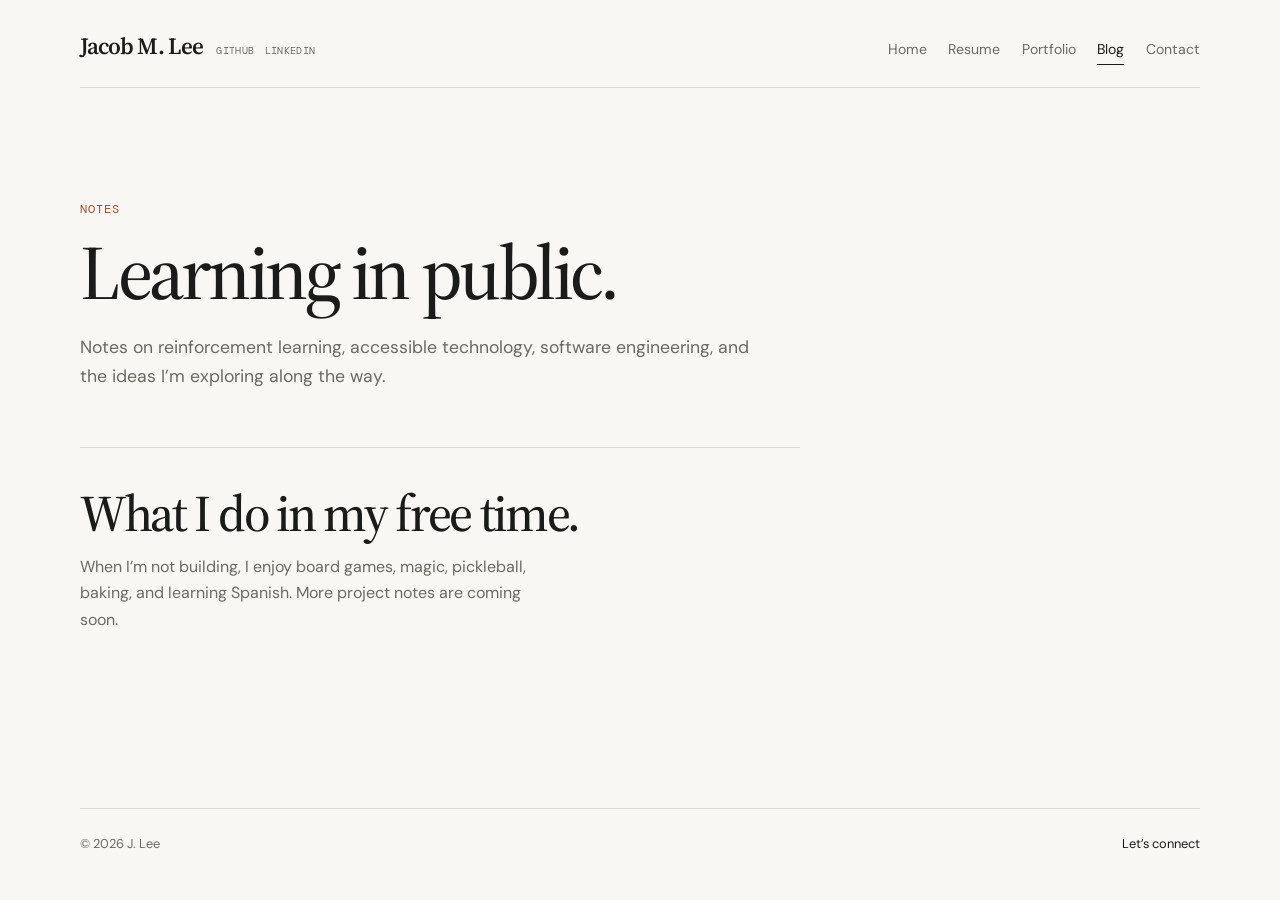
==== blog.html @ f76ea93c "Refine personal site content and navigation" ====
<!DOCTYPE html>
<html lang="en">
  <head>
    <meta charset="UTF-8">
    <meta name="viewport" content="width=device-width, initial-scale=1.0">
    <title>Notes | Jacob M. Lee</title>
    <link rel="stylesheet" href="styles.css">
  </head>
  <body>
    <nav class="navbar" aria-label="Main navigation">
      <div class="brand"><a class="wordmark" href="index.html">Jacob M. Lee</a><div class="header-social" aria-label="Social links"><a href="https://github.com/JMLee1231" target="_blank" rel="noopener noreferrer">GitHub</a><a href="https://www.linkedin.com/in/jacob-lee-8314b5282/" target="_blank" rel="noopener noreferrer">LinkedIn</a></div></div>
      <ul><li><a href="index.html">Home</a></li><li><a href="resume.html">Resume</a></li><li><a href="portfolio.html">Portfolio</a></li><li><a class="current" href="blog.html">Blog</a></li><li><a href="contact.html">Contact</a></li></ul>
    </nav>
    <main><header class="page-header"><p class="eyebrow">Notes</p><h1 class="page-title">Learning in public.</h1><p>Notes on reinforcement learning, accessible technology, software engineering, and the ideas I’m exploring along the way.</p></header><div class="empty-state"><h2>What I do in my free time.</h2><p>When I’m not building, I enjoy board games, magic, pickleball, baking, and learning Spanish. More project notes are coming soon.</p></div></main>
    <footer class="footer"><span>© 2026 J. Lee</span><a href="contact.html">Let’s connect</a></footer>
  </body>
</html>
---- styles.css ----
@import url("https://fonts.googleapis.com/css2?family=DM+Mono:wght@400;500&family=DM+Sans:opsz,wght@9..40,400;9..40,500;9..40,600&family=Source+Serif+4:opsz,wght@8..60,500;8..60,600&display=swap");

:root {
  --ink: #1b1b1a;
  --muted: #6b6963;
  --paper: #f8f7f3;
  --surface: #fffefa;
  --rule: #dcd9d0;
  --accent: #a64b2a;
  --accent-dark: #783318;
  --serif: "Source Serif 4", Georgia, serif;
  --sans: "DM Sans", Arial, sans-serif;
  --mono: "DM Mono", monospace;
}

* { box-sizing: border-box; }

html { scroll-behavior: smooth; }

body {
  margin: 0;
  color: var(--ink);
  background: var(--paper);
  font-family: var(--sans);
  font-size: 16px;
  line-height: 1.65;
}

a { color: inherit; }
a:focus-visible { outline: 2px solid var(--accent); outline-offset: 4px; }

.navbar {
  display: flex;
  align-items: baseline;
  justify-content: space-between;
  width: min(1120px, calc(100% - 3rem));
  margin: 0 auto;
  padding: 1.7rem 0 1.35rem;
  border-bottom: 1px solid var(--rule);
}

.wordmark {
  font-family: var(--serif);
  font-size: 1.45rem;
  font-weight: 600;
  letter-spacing: -0.04em;
  text-decoration: none;
}

.brand { display: flex; align-items: baseline; gap: 0.85rem; }
.header-social { display: flex; gap: 0.65rem; }
.header-social a { color: var(--muted); font-family: var(--mono); font-size: 0.65rem; letter-spacing: 0.03em; text-decoration: none; text-transform: uppercase; }
.header-social a:hover { color: var(--accent); }

.navbar ul {
  display: flex;
  flex-wrap: wrap;
  gap: 1.35rem;
  margin: 0;
  padding: 0;
  list-style: none;
}

.navbar li a {
  color: var(--muted);
  font-size: 0.88rem;
  text-decoration: none;
}

.navbar li a:hover, .navbar li a.current { color: var(--ink); }
.navbar li a.current { padding-bottom: 0.35rem; border-bottom: 1px solid var(--ink); }

main { width: min(1120px, calc(100% - 3rem)); min-height: calc(100vh - 180px); margin: 0 auto; }

.hero { display: grid; grid-template-columns: minmax(0, 1fr) minmax(220px, 0.52fr); gap: clamp(2.5rem, 7vw, 6rem); align-items: start; padding: clamp(3.25rem, 7vw, 5.5rem) 0 clamp(4rem, 8vw, 6rem); }
.hero-content { max-width: 760px; }
.eyebrow { margin: 0 0 1rem; color: var(--accent); font-family: var(--mono); font-size: 0.72rem; letter-spacing: 0.08em; text-transform: uppercase; }

.hero h1, .page-title, .empty-state h2 {
  margin: 0;
  font-family: var(--serif);
  font-weight: 500;
  letter-spacing: -0.045em;
  line-height: 0.98;
}

.hero h1 { max-width: 760px; font-size: clamp(2.5rem, 3.5vw, 3.25rem); }
.hero-copy { max-width: 620px; margin: 2rem 0 0; color: var(--muted); font-size: clamp(1.05rem, 2vw, 1.25rem); }

.hero-links { display: flex; align-items: center; gap: 1.5rem; margin-top: 2.25rem; }
.button { display: inline-block; padding: 0.7rem 1rem; color: #fff; background: var(--ink); font-size: 0.9rem; font-weight: 500; text-decoration: none; transition: background 160ms ease; }
.button:hover { background: var(--accent-dark); }
.text-link { color: var(--accent-dark); font-size: 0.9rem; font-weight: 600; text-underline-offset: 0.25em; }
.text-link:hover { color: var(--accent); }
.portrait { align-self: start; aspect-ratio: 0.76; margin: 0; overflow: hidden; background: #ddd8cf; border: 7px solid var(--surface); border-radius: 48% 48% 1.25rem 1.25rem; box-shadow: 0 0 0 1px var(--rule); }
.portrait img { width: 100%; height: 100%; object-fit: cover; }

.intro-grid { display: grid; grid-template-columns: repeat(3, 1fr); gap: 2.5rem; padding: 2rem 0 6rem; border-top: 1px solid var(--rule); }
.intro-grid h2 { margin: 0 0 0.6rem; font-family: var(--serif); font-size: 1.8rem; font-weight: 500; letter-spacing: -0.03em; }
.intro-grid div > p:not(.eyebrow) { max-width: 285px; margin: 0 0 1rem; color: var(--muted); font-size: 0.95rem; }

.page-header { max-width: 680px; padding: clamp(4.5rem, 10vw, 7rem) 0 3.5rem; }
.page-title { font-size: clamp(3rem, 6vw, 5rem); }
.page-header > p:last-child { margin: 1.4rem 0 0; color: var(--muted); font-size: 1.1rem; }

.project { display: grid; grid-template-columns: 1.05fr 0.95fr; gap: clamp(2rem, 6vw, 5rem); align-items: center; padding: 3rem 0; border-top: 1px solid var(--rule); }
.project-list { padding-bottom: 5rem; }
.project-preview { display: flex; flex-direction: column; justify-content: space-between; aspect-ratio: 1.35; padding: 1.5rem; color: #fff; background: #263a34; text-decoration: none; }
.map-preview { background: #263a34; }
.access-preview { background: #7a5537; }
.research-preview { background: #304b6d; }
.project-preview span { font-family: var(--serif); font-size: clamp(3rem, 8vw, 6rem); line-height: 1; }
.project-preview small { font-family: var(--mono); font-size: 0.68rem; letter-spacing: 0.08em; text-transform: uppercase; }
.project-meta { margin: 0 0 0.7rem; color: var(--accent); font-family: var(--mono); font-size: 0.72rem; letter-spacing: 0.06em; text-transform: uppercase; }
.project-name { margin: 0; font-family: var(--serif); font-size: clamp(2rem, 4vw, 3rem); font-weight: 500; letter-spacing: -0.04em; line-height: 1.1; }
.project-description { margin: 1rem 0 1.25rem; color: var(--muted); }

.resume, #contact-form { max-width: 780px; padding-bottom: 6rem; }
.resume-downloads { display: flex; flex-wrap: wrap; gap: 1.5rem; margin: -1.5rem 0 3rem; }
.download-link { display: inline-block; padding-bottom: 0.2rem; color: var(--accent-dark); font-size: 0.9rem; font-weight: 600; text-decoration: none; border-bottom: 1px solid currentColor; }
.download-link span { margin-left: 0.35rem; color: var(--muted); font-family: var(--mono); font-size: 0.65rem; letter-spacing: 0.08em; }
.section { padding: 2rem 0; border-top: 1px solid var(--rule); }
.section-title { margin: 0 0 1rem; font-family: var(--serif); font-size: 1.65rem; font-weight: 500; letter-spacing: -0.025em; }
.entry + .entry { margin-top: 1.5rem; }
.entry-title { margin: 0; font-size: 1rem; font-weight: 600; }
.entry-info, .entry-description { margin: 0.2rem 0; color: var(--muted); }
.entry-description { max-width: 600px; }
.course-list, .skill-list { display: flex; flex-wrap: wrap; gap: 0.65rem; margin: 0; padding: 0; list-style: none; }
.course-list li, .skill-list li { padding: 0.35rem 0.6rem; border: 1px solid var(--rule); font-size: 0.85rem; }

#contact-form { display: grid; gap: 1.5rem; max-width: 620px; }
.form-confirmation { max-width: 620px; margin: 0 0 1.5rem; padding: 0.9rem 1rem; color: #245b3b; background: #e7f0e8; border-left: 3px solid #3e7b54; font-size: 0.92rem; }
.honeypot { display: none; }
.form-row { display: grid; gap: 0.45rem; }
label { font-size: 0.88rem; font-weight: 600; }
input, textarea { width: 100%; padding: 0.75rem 0; color: var(--ink); background: transparent; font: inherit; border: 0; border-bottom: 1px solid var(--rule); border-radius: 0; }
textarea { min-height: 8rem; resize: vertical; }
input:focus, textarea:focus { outline: 0; border-color: var(--accent); }
input[type="submit"] { width: fit-content; margin-top: 0.35rem; padding: 0.75rem 1rem; color: #fff; background: var(--ink); border: 0; cursor: pointer; font-size: 0.9rem; font-weight: 500; }
input[type="submit"]:hover { background: var(--accent-dark); }

.empty-state { max-width: 720px; padding: 2.5rem 0 6rem; border-top: 1px solid var(--rule); }
.empty-state h2 { font-size: clamp(2rem, 4vw, 3.2rem); }
.empty-state > p:last-child { max-width: 480px; color: var(--muted); }

.footer { display: flex; justify-content: space-between; width: min(1120px, calc(100% - 3rem)); margin: 0 auto; padding: 1.5rem 0 2.25rem; color: var(--muted); border-top: 1px solid var(--rule); font-size: 0.8rem; }
.footer a { color: var(--ink); text-decoration: none; }
.footer a:hover { color: var(--accent); }

@media (max-width: 700px) {
  .navbar { align-items: flex-start; flex-direction: column; gap: 1rem; }
  .brand { flex-wrap: wrap; }
  .navbar ul { gap: 0.75rem 1rem; }
  .hero, .intro-grid, .project { grid-template-columns: 1fr; gap: 2rem; }
  .portrait { width: min(360px, 100%); }
  .intro-grid { gap: 2.25rem; }
  .hero-links { align-items: flex-start; flex-direction: column; gap: 1rem; }
}

@media (max-width: 420px) {
  main, .navbar, .footer { width: min(100% - 2rem, 1120px); }
  .navbar ul { font-size: 0.84rem; }
}
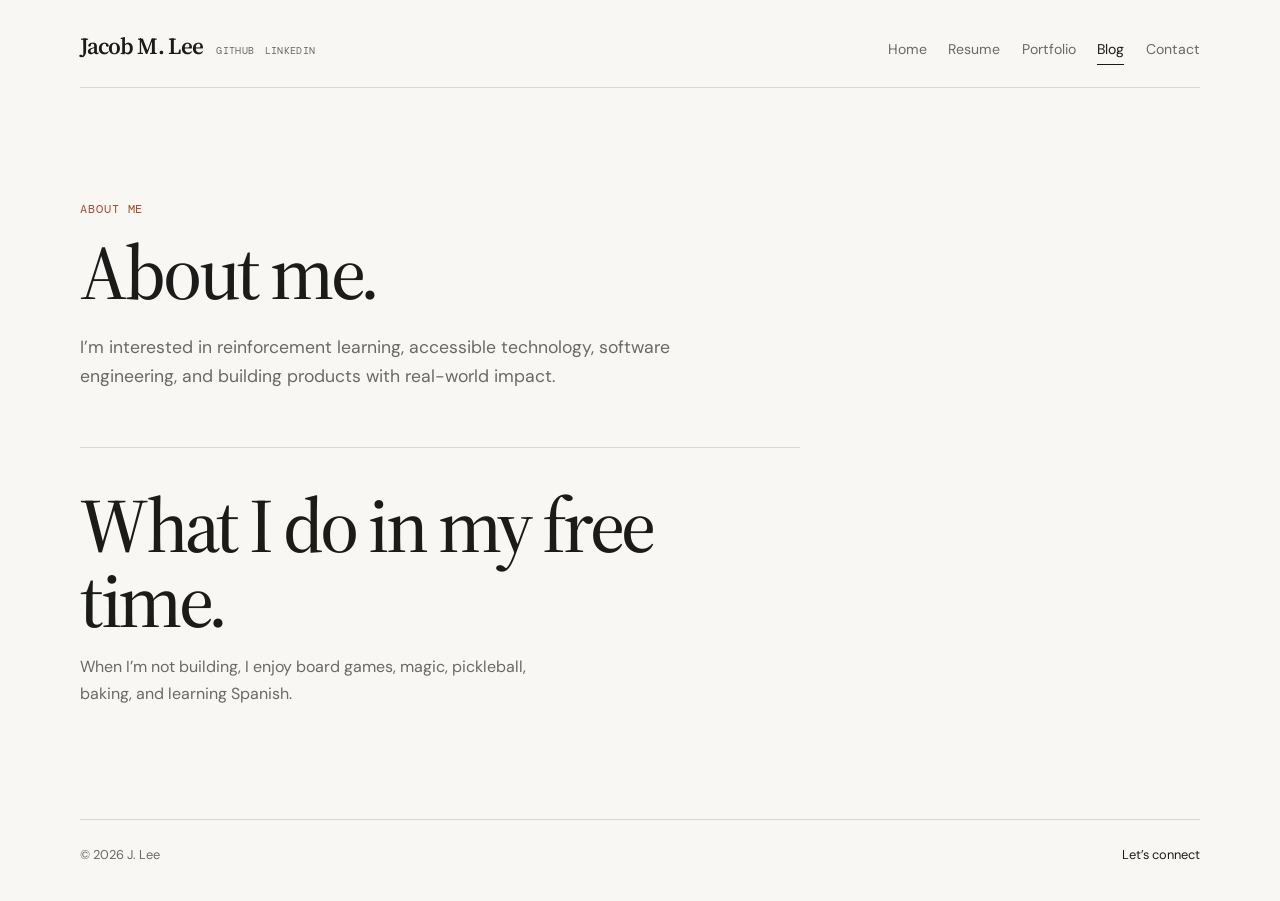
==== commit dbb4dea7: "Expand portfolio and about page" ====
--- a/blog.html
+++ b/blog.html
@@ -3,7 +3,7 @@
   <head>
     <meta charset="UTF-8">
     <meta name="viewport" content="width=device-width, initial-scale=1.0">
-    <title>Notes | Jacob M. Lee</title>
+    <title>About Me | Jacob M. Lee</title>
     <link rel="stylesheet" href="styles.css">
   </head>
   <body>
@@ -11,7 +11,7 @@
       <div class="brand"><a class="wordmark" href="index.html">Jacob M. Lee</a><div class="header-social" aria-label="Social links"><a href="https://github.com/JMLee1231" target="_blank" rel="noopener noreferrer">GitHub</a><a href="https://www.linkedin.com/in/jacob-lee-8314b5282/" target="_blank" rel="noopener noreferrer">LinkedIn</a></div></div>
       <ul><li><a href="index.html">Home</a></li><li><a href="resume.html">Resume</a></li><li><a href="portfolio.html">Portfolio</a></li><li><a class="current" href="blog.html">Blog</a></li><li><a href="contact.html">Contact</a></li></ul>
     </nav>
-    <main><header class="page-header"><p class="eyebrow">Notes</p><h1 class="page-title">Learning in public.</h1><p>Notes on reinforcement learning, accessible technology, software engineering, and the ideas I’m exploring along the way.</p></header><div class="empty-state"><h2>What I do in my free time.</h2><p>When I’m not building, I enjoy board games, magic, pickleball, baking, and learning Spanish. More project notes are coming soon.</p></div></main>
+    <main><header class="page-header"><p class="eyebrow">About me</p><h1 class="page-title">About me.</h1><p>I’m interested in reinforcement learning, accessible technology, software engineering, and building products with real-world impact.</p></header><div class="empty-state"><h2>What I do in my free time.</h2><p>When I’m not building, I enjoy board games, magic, pickleball, baking, and learning Spanish.</p></div></main>
     <footer class="footer"><span>© 2026 J. Lee</span><a href="contact.html">Let’s connect</a></footer>
   </body>
 </html>
--- a/styles.css
+++ b/styles.css
@@ -30,12 +30,17 @@
 a:focus-visible { outline: 2px solid var(--accent); outline-offset: 4px; }
 
 .navbar {
+  position: sticky;
+  top: 0;
+  z-index: 10;
   display: flex;
   align-items: baseline;
   justify-content: space-between;
   width: min(1120px, calc(100% - 3rem));
   margin: 0 auto;
   padding: 1.7rem 0 1.35rem;
+  background: rgba(248, 247, 243, 0.96);
+  backdrop-filter: blur(10px);
   border-bottom: 1px solid var(--rule);
 }
 
@@ -114,6 +119,8 @@
 .project-meta { margin: 0 0 0.7rem; color: var(--accent); font-family: var(--mono); font-size: 0.72rem; letter-spacing: 0.06em; text-transform: uppercase; }
 .project-name { margin: 0; font-family: var(--serif); font-size: clamp(2rem, 4vw, 3rem); font-weight: 500; letter-spacing: -0.04em; line-height: 1.1; }
 .project-description { margin: 1rem 0 1.25rem; color: var(--muted); }
+.project-stack { margin: 0; color: var(--muted); font-size: 0.88rem; }
+.project-stack span { margin-right: 0.5rem; color: var(--ink); font-family: var(--mono); font-size: 0.68rem; letter-spacing: 0.06em; text-transform: uppercase; }
 
 .resume, #contact-form { max-width: 780px; padding-bottom: 6rem; }
 .resume-downloads { display: flex; flex-wrap: wrap; gap: 1.5rem; margin: -1.5rem 0 3rem; }
@@ -140,7 +147,7 @@
 input[type="submit"]:hover { background: var(--accent-dark); }
 
 .empty-state { max-width: 720px; padding: 2.5rem 0 6rem; border-top: 1px solid var(--rule); }
-.empty-state h2 { font-size: clamp(2rem, 4vw, 3.2rem); }
+.empty-state h2 { font-size: clamp(3rem, 6vw, 5rem); }
 .empty-state > p:last-child { max-width: 480px; color: var(--muted); }
 
 .footer { display: flex; justify-content: space-between; width: min(1120px, calc(100% - 3rem)); margin: 0 auto; padding: 1.5rem 0 2.25rem; color: var(--muted); border-top: 1px solid var(--rule); font-size: 0.8rem; }
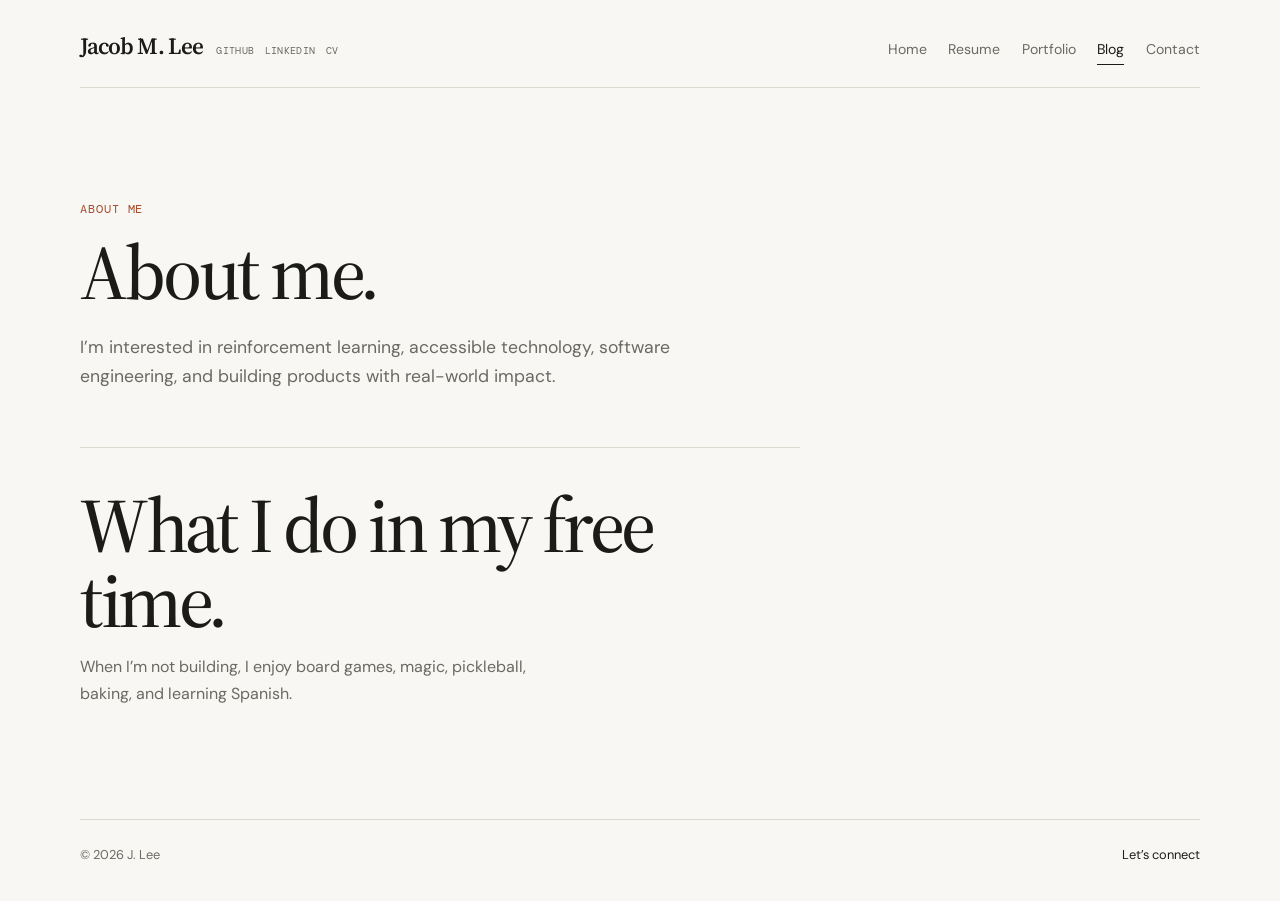
==== commit 40f101cc: "Add CV link and verified coursework" ====
--- a/blog.html
+++ b/blog.html
@@ -8,7 +8,7 @@
   </head>
   <body>
     <nav class="navbar" aria-label="Main navigation">
-      <div class="brand"><a class="wordmark" href="index.html">Jacob M. Lee</a><div class="header-social" aria-label="Social links"><a href="https://github.com/JMLee1231" target="_blank" rel="noopener noreferrer">GitHub</a><a href="https://www.linkedin.com/in/jacob-lee-8314b5282/" target="_blank" rel="noopener noreferrer">LinkedIn</a></div></div>
+      <div class="brand"><a class="wordmark" href="index.html">Jacob M. Lee</a><div class="header-social" aria-label="Social links"><a href="https://github.com/JMLee1231" target="_blank" rel="noopener noreferrer">GitHub</a><a href="https://www.linkedin.com/in/jacob-lee-8314b5282/" target="_blank" rel="noopener noreferrer">LinkedIn</a><a href="jacob-lee-ai-software-engineering-resume.pdf" target="_blank" rel="noopener noreferrer">CV</a></div></div>
       <ul><li><a href="index.html">Home</a></li><li><a href="resume.html">Resume</a></li><li><a href="portfolio.html">Portfolio</a></li><li><a class="current" href="blog.html">Blog</a></li><li><a href="contact.html">Contact</a></li></ul>
     </nav>
     <main><header class="page-header"><p class="eyebrow">About me</p><h1 class="page-title">About me.</h1><p>I’m interested in reinforcement learning, accessible technology, software engineering, and building products with real-world impact.</p></header><div class="empty-state"><h2>What I do in my free time.</h2><p>When I’m not building, I enjoy board games, magic, pickleball, baking, and learning Spanish.</p></div></main>
--- a/styles.css
+++ b/styles.css
@@ -134,6 +134,7 @@
 .entry-description { max-width: 600px; }
 .course-list, .skill-list { display: flex; flex-wrap: wrap; gap: 0.65rem; margin: 0; padding: 0; list-style: none; }
 .course-list li, .skill-list li { padding: 0.35rem 0.6rem; border: 1px solid var(--rule); font-size: 0.85rem; }
+.course-list em { color: var(--muted); font-size: 0.8em; }
 
 #contact-form { display: grid; gap: 1.5rem; max-width: 620px; }
 .form-confirmation { max-width: 620px; margin: 0 0 1.5rem; padding: 0.9rem 1rem; color: #245b3b; background: #e7f0e8; border-left: 3px solid #3e7b54; font-size: 0.92rem; }
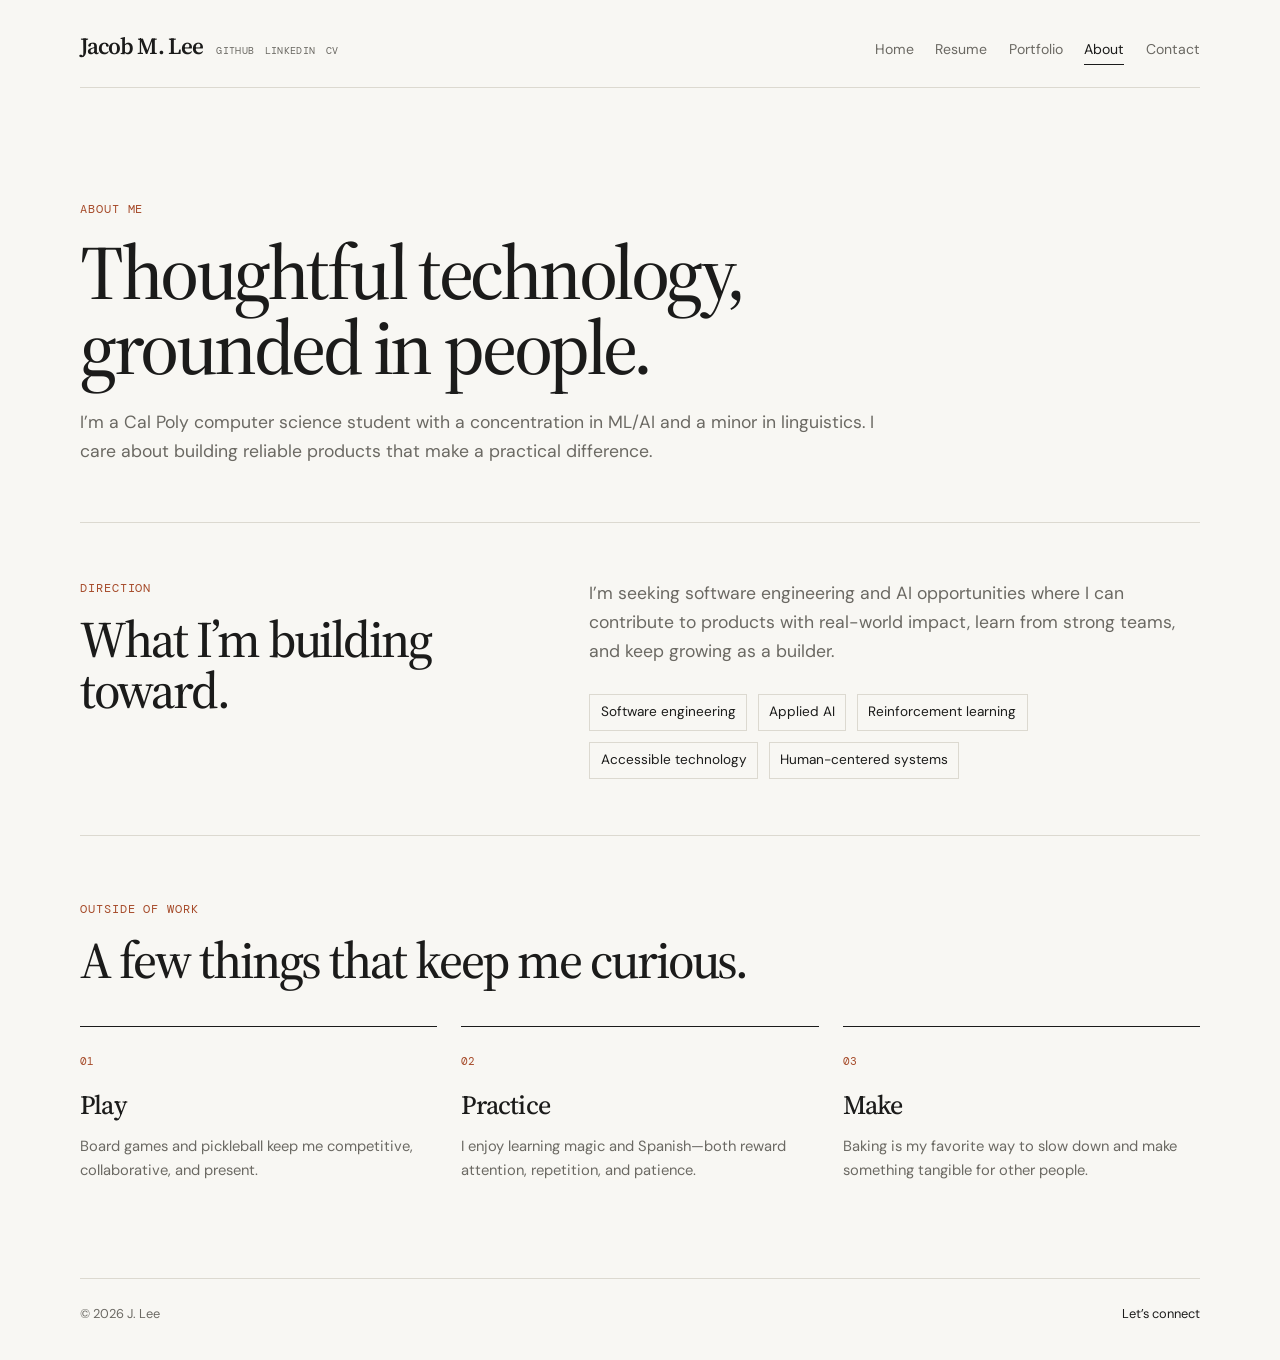
==== commit ad580171: "Redesign about page" ====
--- a/blog.html
+++ b/blog.html
@@ -9,9 +9,19 @@
   <body>
     <nav class="navbar" aria-label="Main navigation">
       <div class="brand"><a class="wordmark" href="index.html">Jacob M. Lee</a><div class="header-social" aria-label="Social links"><a href="https://github.com/JMLee1231" target="_blank" rel="noopener noreferrer">GitHub</a><a href="https://www.linkedin.com/in/jacob-lee-8314b5282/" target="_blank" rel="noopener noreferrer">LinkedIn</a><a href="jacob-lee-ai-software-engineering-resume.pdf" target="_blank" rel="noopener noreferrer">CV</a></div></div>
-      <ul><li><a href="index.html">Home</a></li><li><a href="resume.html">Resume</a></li><li><a href="portfolio.html">Portfolio</a></li><li><a class="current" href="blog.html">Blog</a></li><li><a href="contact.html">Contact</a></li></ul>
+      <ul><li><a href="index.html">Home</a></li><li><a href="resume.html">Resume</a></li><li><a href="portfolio.html">Portfolio</a></li><li><a class="current" href="blog.html">About</a></li><li><a href="contact.html">Contact</a></li></ul>
     </nav>
-    <main><header class="page-header"><p class="eyebrow">About me</p><h1 class="page-title">About me.</h1><p>I’m interested in reinforcement learning, accessible technology, software engineering, and building products with real-world impact.</p></header><div class="empty-state"><h2>What I do in my free time.</h2><p>When I’m not building, I enjoy board games, magic, pickleball, baking, and learning Spanish.</p></div></main>
+    <main>
+      <header class="page-header about-header"><p class="eyebrow">About me</p><h1 class="page-title">Thoughtful technology, grounded in people.</h1><p>I’m a Cal Poly computer science student with a concentration in ML/AI and a minor in linguistics. I care about building reliable products that make a practical difference.</p></header>
+      <section class="about-focus" aria-labelledby="focus-title">
+        <div class="about-section-heading"><p class="eyebrow">Direction</p><h2 id="focus-title">What I’m building toward.</h2></div>
+        <div class="about-section-copy"><p>I’m seeking software engineering and AI opportunities where I can contribute to products with real-world impact, learn from strong teams, and keep growing as a builder.</p><div class="interest-list" aria-label="Field interests"><span>Software engineering</span><span>Applied AI</span><span>Reinforcement learning</span><span>Accessible technology</span><span>Human-centered systems</span></div></div>
+      </section>
+      <section class="about-interests" aria-labelledby="interests-title">
+        <div><p class="eyebrow">Outside of work</p><h2 id="interests-title">A few things that keep me curious.</h2></div>
+        <div class="interest-cards"><article><span>01</span><h3>Play</h3><p>Board games and pickleball keep me competitive, collaborative, and present.</p></article><article><span>02</span><h3>Practice</h3><p>I enjoy learning magic and Spanish—both reward attention, repetition, and patience.</p></article><article><span>03</span><h3>Make</h3><p>Baking is my favorite way to slow down and make something tangible for other people.</p></article></div>
+      </section>
+    </main>
     <footer class="footer"><span>© 2026 J. Lee</span><a href="contact.html">Let’s connect</a></footer>
   </body>
 </html>
--- a/styles.css
+++ b/styles.css
@@ -151,6 +151,19 @@
 .empty-state h2 { font-size: clamp(3rem, 6vw, 5rem); }
 .empty-state > p:last-child { max-width: 480px; color: var(--muted); }
 
+.about-header { max-width: 820px; }
+.about-focus { display: grid; grid-template-columns: 0.8fr 1.2fr; gap: clamp(2rem, 8vw, 8rem); padding: 3.5rem 0; border-top: 1px solid var(--rule); }
+.about-section-heading h2, .about-interests h2 { margin: 0; font-family: var(--serif); font-size: clamp(2.1rem, 4vw, 3.5rem); font-weight: 500; letter-spacing: -0.04em; line-height: 1; }
+.about-section-copy > p { max-width: 600px; margin: 0; color: var(--muted); font-size: 1.1rem; }
+.interest-list { display: flex; flex-wrap: wrap; gap: 0.65rem; margin-top: 1.75rem; }
+.interest-list span { padding: 0.4rem 0.65rem; border: 1px solid var(--rule); font-size: 0.85rem; }
+.about-interests { padding: 4rem 0 6rem; border-top: 1px solid var(--rule); }
+.interest-cards { display: grid; grid-template-columns: repeat(3, 1fr); gap: 1.5rem; margin-top: 2.5rem; }
+.interest-cards article { padding-top: 1.25rem; border-top: 1px solid var(--ink); }
+.interest-cards span { color: var(--accent); font-family: var(--mono); font-size: 0.7rem; }
+.interest-cards h3 { margin: 0.65rem 0 0.4rem; font-family: var(--serif); font-size: 1.65rem; font-weight: 500; letter-spacing: -0.03em; }
+.interest-cards p { margin: 0; color: var(--muted); font-size: 0.92rem; }
+
 .footer { display: flex; justify-content: space-between; width: min(1120px, calc(100% - 3rem)); margin: 0 auto; padding: 1.5rem 0 2.25rem; color: var(--muted); border-top: 1px solid var(--rule); font-size: 0.8rem; }
 .footer a { color: var(--ink); text-decoration: none; }
 .footer a:hover { color: var(--accent); }
@@ -160,6 +173,7 @@
   .brand { flex-wrap: wrap; }
   .navbar ul { gap: 0.75rem 1rem; }
   .hero, .intro-grid, .project { grid-template-columns: 1fr; gap: 2rem; }
+  .about-focus, .interest-cards { grid-template-columns: 1fr; }
   .portrait { width: min(360px, 100%); }
   .intro-grid { gap: 2.25rem; }
   .hero-links { align-items: flex-start; flex-direction: column; gap: 1rem; }
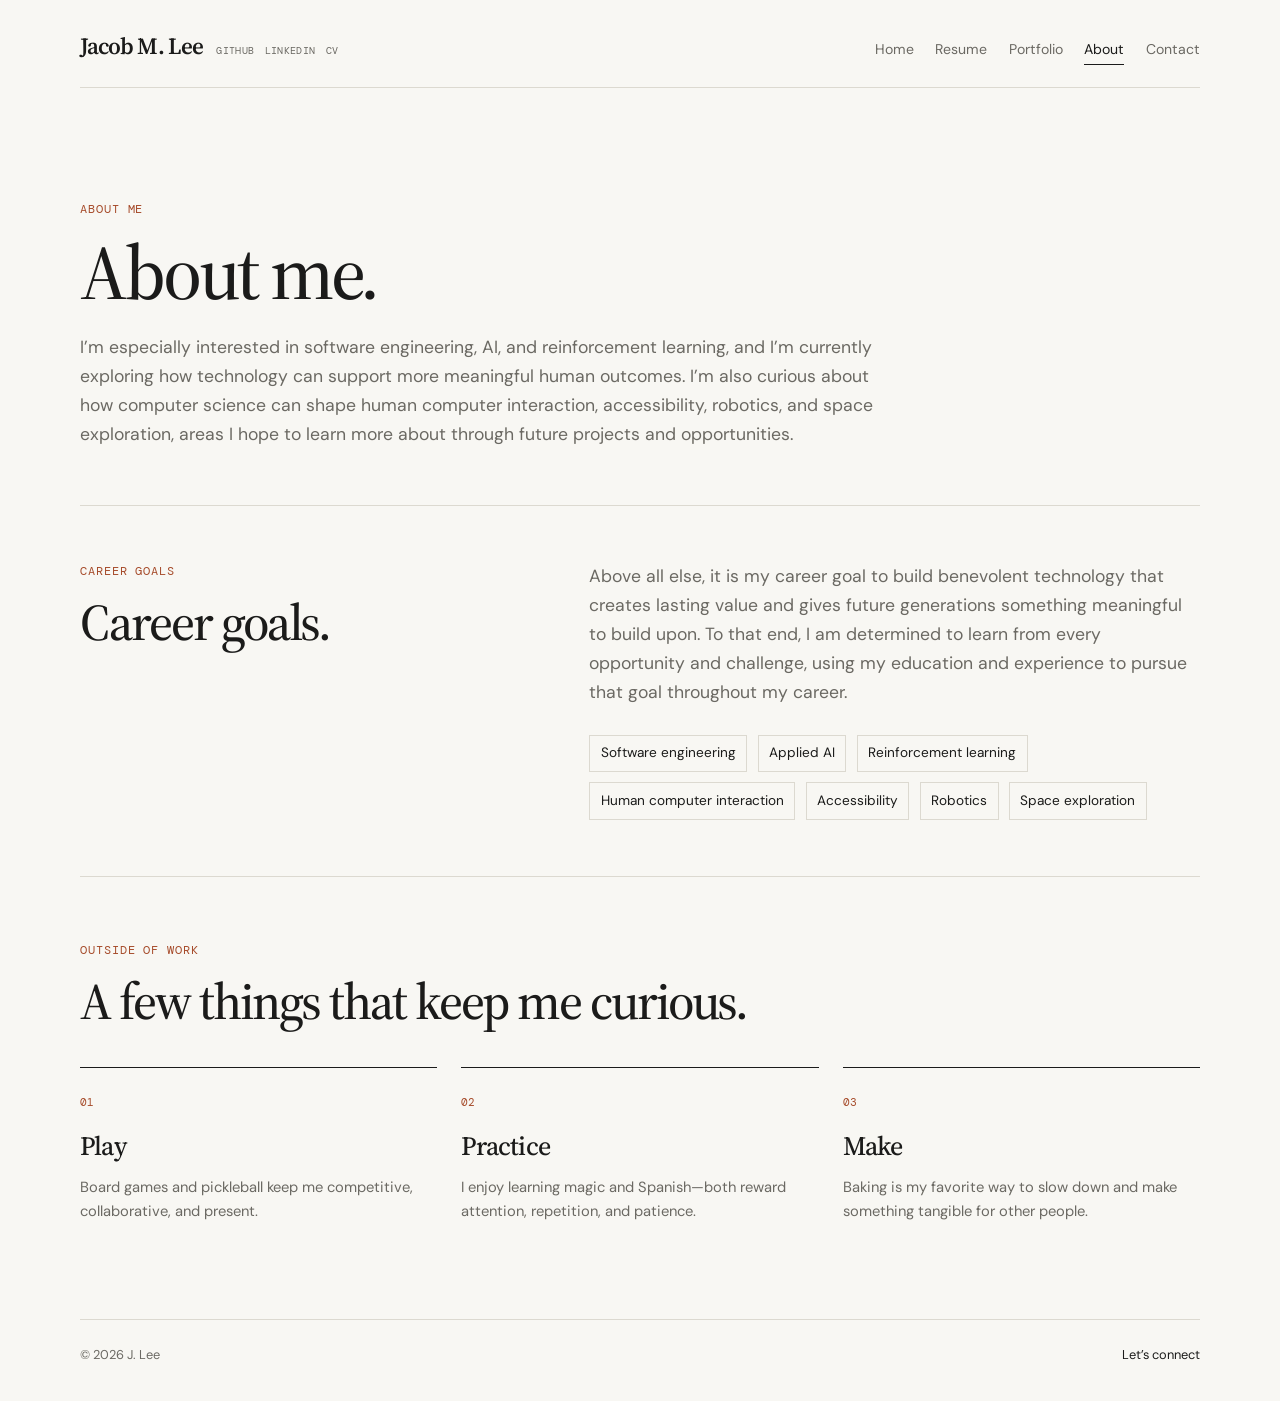
==== commit 305d82ef: "Update about me and career goals" ====
--- a/blog.html
+++ b/blog.html
@@ -12,10 +12,10 @@
       <ul><li><a href="index.html">Home</a></li><li><a href="resume.html">Resume</a></li><li><a href="portfolio.html">Portfolio</a></li><li><a class="current" href="blog.html">About</a></li><li><a href="contact.html">Contact</a></li></ul>
     </nav>
     <main>
-      <header class="page-header about-header"><p class="eyebrow">About me</p><h1 class="page-title">Thoughtful technology, grounded in people.</h1><p>I’m a Cal Poly computer science student with a concentration in ML/AI and a minor in linguistics. I care about building reliable products that make a practical difference.</p></header>
+      <header class="page-header about-header"><p class="eyebrow">About me</p><h1 class="page-title">About me.</h1><p>I’m especially interested in software engineering, AI, and reinforcement learning, and I’m currently exploring how technology can support more meaningful human outcomes. I’m also curious about how computer science can shape human computer interaction, accessibility, robotics, and space exploration, areas I hope to learn more about through future projects and opportunities.</p></header>
       <section class="about-focus" aria-labelledby="focus-title">
-        <div class="about-section-heading"><p class="eyebrow">Direction</p><h2 id="focus-title">What I’m building toward.</h2></div>
-        <div class="about-section-copy"><p>I’m seeking software engineering and AI opportunities where I can contribute to products with real-world impact, learn from strong teams, and keep growing as a builder.</p><div class="interest-list" aria-label="Field interests"><span>Software engineering</span><span>Applied AI</span><span>Reinforcement learning</span><span>Accessible technology</span><span>Human-centered systems</span></div></div>
+        <div class="about-section-heading"><p class="eyebrow">Career goals</p><h2 id="focus-title">Career goals.</h2></div>
+        <div class="about-section-copy"><p>Above all else, it is my career goal to build benevolent technology that creates lasting value and gives future generations something meaningful to build upon. To that end, I am determined to learn from every opportunity and challenge, using my education and experience to pursue that goal throughout my career.</p><div class="interest-list" aria-label="Field interests"><span>Software engineering</span><span>Applied AI</span><span>Reinforcement learning</span><span>Human computer interaction</span><span>Accessibility</span><span>Robotics</span><span>Space exploration</span></div></div>
       </section>
       <section class="about-interests" aria-labelledby="interests-title">
         <div><p class="eyebrow">Outside of work</p><h2 id="interests-title">A few things that keep me curious.</h2></div>
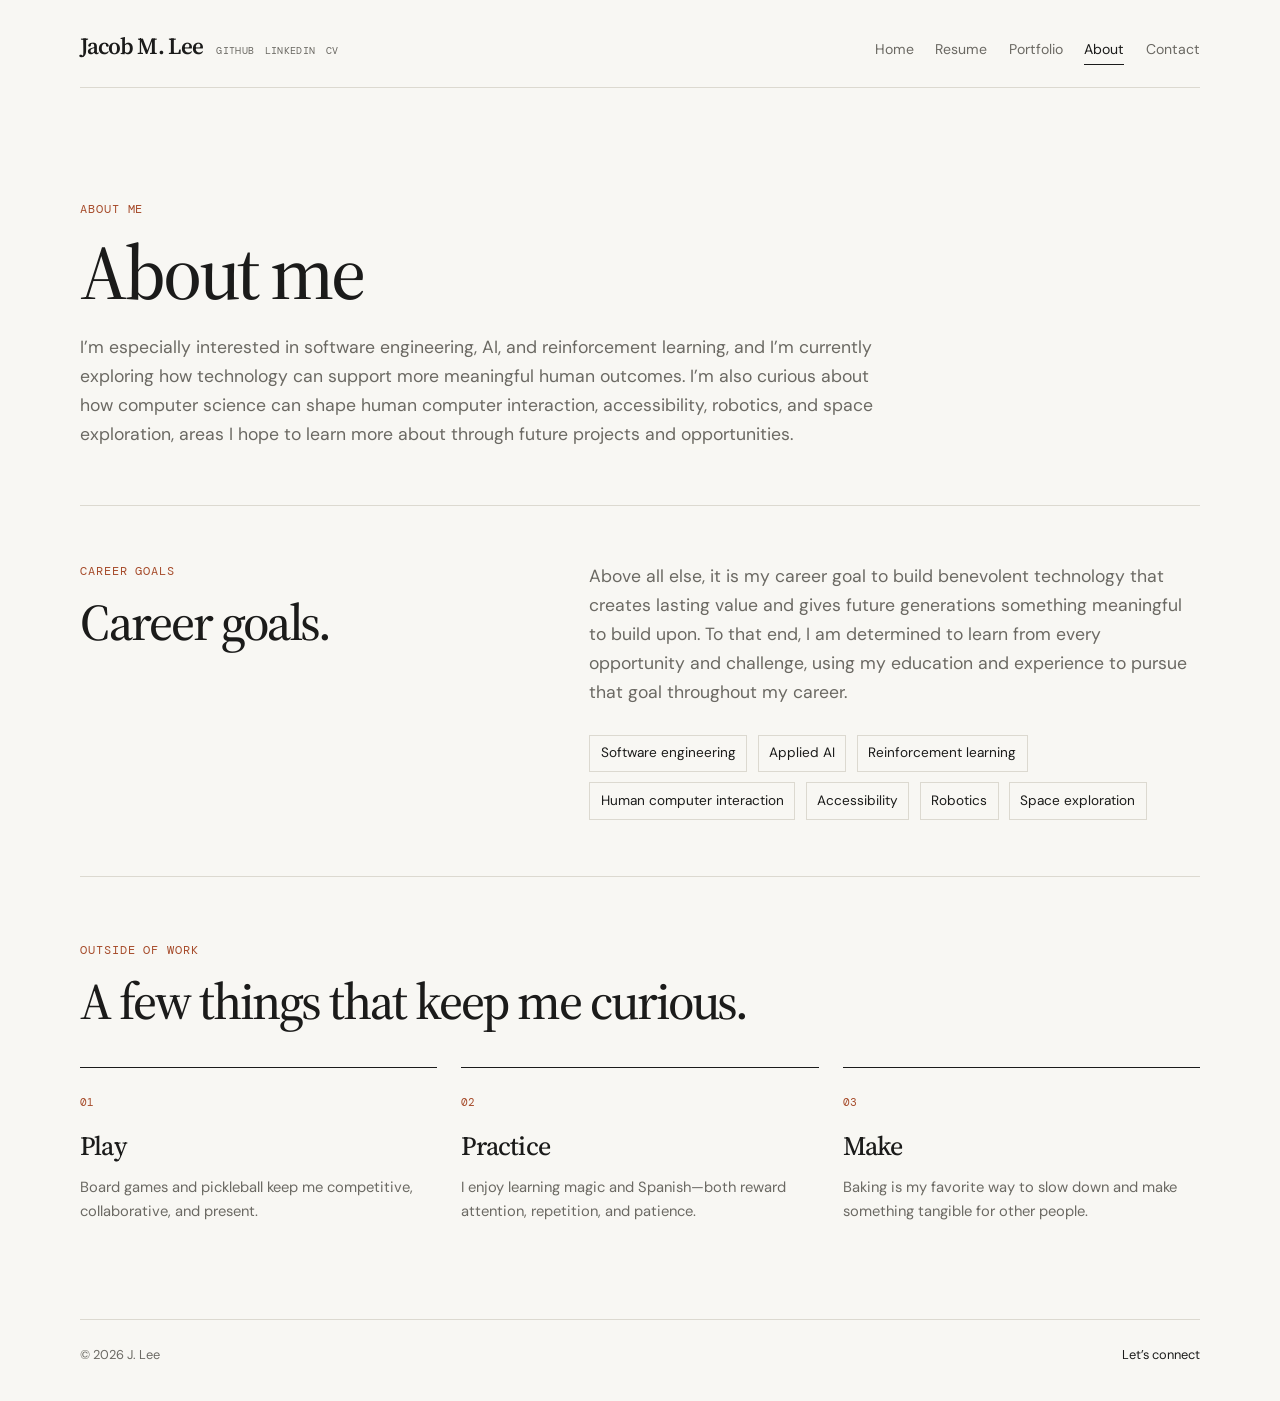
==== commit 9b16d55a: "Refine about page layout" ====
--- a/blog.html
+++ b/blog.html
@@ -12,7 +12,7 @@
       <ul><li><a href="index.html">Home</a></li><li><a href="resume.html">Resume</a></li><li><a href="portfolio.html">Portfolio</a></li><li><a class="current" href="blog.html">About</a></li><li><a href="contact.html">Contact</a></li></ul>
     </nav>
     <main>
-      <header class="page-header about-header"><p class="eyebrow">About me</p><h1 class="page-title">About me.</h1><p>I’m especially interested in software engineering, AI, and reinforcement learning, and I’m currently exploring how technology can support more meaningful human outcomes. I’m also curious about how computer science can shape human computer interaction, accessibility, robotics, and space exploration, areas I hope to learn more about through future projects and opportunities.</p></header>
+      <header class="page-header about-header"><p class="eyebrow">About me</p><h1 class="page-title">About me</h1><p>I’m especially interested in software engineering, AI, and reinforcement learning, and I’m currently exploring how technology can support more meaningful human outcomes. I’m also curious about how computer science can shape human computer interaction, accessibility, robotics, and space exploration, areas I hope to learn more about through future projects and opportunities.</p></header>
       <section class="about-focus" aria-labelledby="focus-title">
         <div class="about-section-heading"><p class="eyebrow">Career goals</p><h2 id="focus-title">Career goals.</h2></div>
         <div class="about-section-copy"><p>Above all else, it is my career goal to build benevolent technology that creates lasting value and gives future generations something meaningful to build upon. To that end, I am determined to learn from every opportunity and challenge, using my education and experience to pursue that goal throughout my career.</p><div class="interest-list" aria-label="Field interests"><span>Software engineering</span><span>Applied AI</span><span>Reinforcement learning</span><span>Human computer interaction</span><span>Accessibility</span><span>Robotics</span><span>Space exploration</span></div></div>
--- a/styles.css
+++ b/styles.css
@@ -154,7 +154,7 @@
 .about-header { max-width: 820px; }
 .about-focus { display: grid; grid-template-columns: 0.8fr 1.2fr; gap: clamp(2rem, 8vw, 8rem); padding: 3.5rem 0; border-top: 1px solid var(--rule); }
 .about-section-heading h2, .about-interests h2 { margin: 0; font-family: var(--serif); font-size: clamp(2.1rem, 4vw, 3.5rem); font-weight: 500; letter-spacing: -0.04em; line-height: 1; }
-.about-section-copy > p { max-width: 600px; margin: 0; color: var(--muted); font-size: 1.1rem; }
+.about-section-copy > p { max-width: 600px; margin: 0; color: var(--muted); font-size: 1.1rem; text-align: left; }
 .interest-list { display: flex; flex-wrap: wrap; gap: 0.65rem; margin-top: 1.75rem; }
 .interest-list span { padding: 0.4rem 0.65rem; border: 1px solid var(--rule); font-size: 0.85rem; }
 .about-interests { padding: 4rem 0 6rem; border-top: 1px solid var(--rule); }
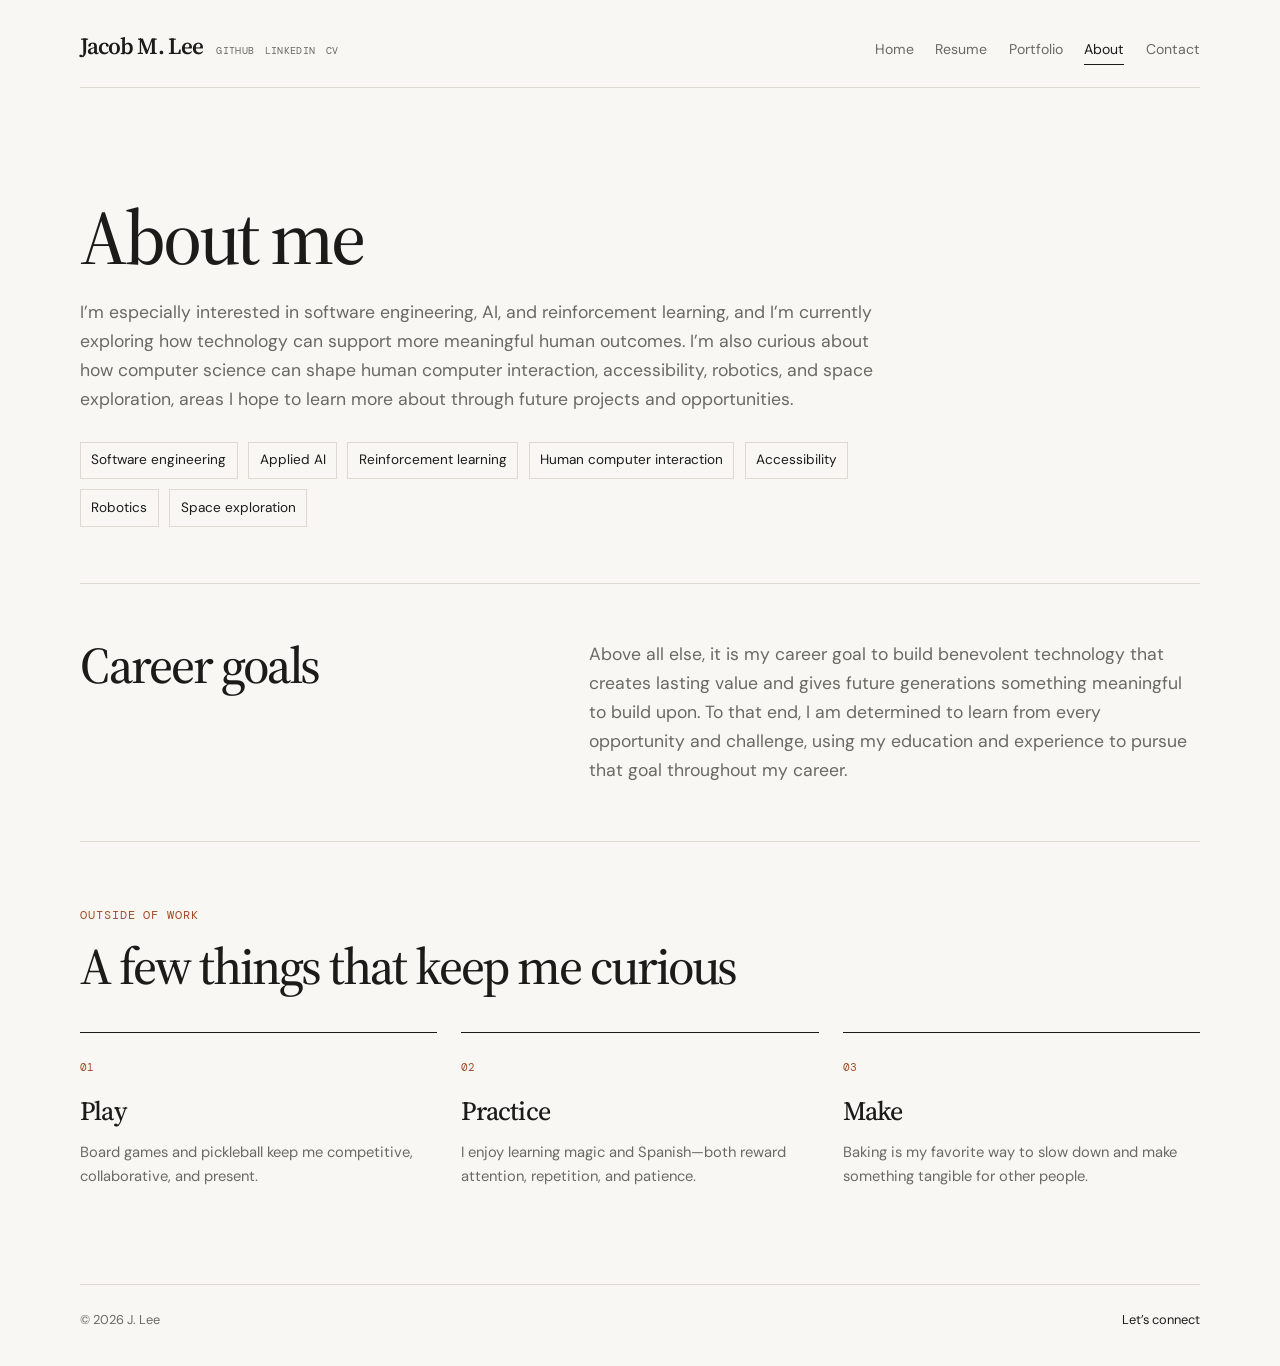
==== commit 32808ede: "Simplify about page hierarchy" ====
--- a/blog.html
+++ b/blog.html
@@ -12,13 +12,13 @@
       <ul><li><a href="index.html">Home</a></li><li><a href="resume.html">Resume</a></li><li><a href="portfolio.html">Portfolio</a></li><li><a class="current" href="blog.html">About</a></li><li><a href="contact.html">Contact</a></li></ul>
     </nav>
     <main>
-      <header class="page-header about-header"><p class="eyebrow">About me</p><h1 class="page-title">About me</h1><p>I’m especially interested in software engineering, AI, and reinforcement learning, and I’m currently exploring how technology can support more meaningful human outcomes. I’m also curious about how computer science can shape human computer interaction, accessibility, robotics, and space exploration, areas I hope to learn more about through future projects and opportunities.</p></header>
+      <header class="page-header about-header"><h1 class="page-title">About me</h1><p>I’m especially interested in software engineering, AI, and reinforcement learning, and I’m currently exploring how technology can support more meaningful human outcomes. I’m also curious about how computer science can shape human computer interaction, accessibility, robotics, and space exploration, areas I hope to learn more about through future projects and opportunities.</p><div class="interest-list" aria-label="Field interests"><span>Software engineering</span><span>Applied AI</span><span>Reinforcement learning</span><span>Human computer interaction</span><span>Accessibility</span><span>Robotics</span><span>Space exploration</span></div></header>
       <section class="about-focus" aria-labelledby="focus-title">
-        <div class="about-section-heading"><p class="eyebrow">Career goals</p><h2 id="focus-title">Career goals.</h2></div>
-        <div class="about-section-copy"><p>Above all else, it is my career goal to build benevolent technology that creates lasting value and gives future generations something meaningful to build upon. To that end, I am determined to learn from every opportunity and challenge, using my education and experience to pursue that goal throughout my career.</p><div class="interest-list" aria-label="Field interests"><span>Software engineering</span><span>Applied AI</span><span>Reinforcement learning</span><span>Human computer interaction</span><span>Accessibility</span><span>Robotics</span><span>Space exploration</span></div></div>
+        <div class="about-section-heading"><h2 id="focus-title">Career goals</h2></div>
+        <div class="about-section-copy"><p>Above all else, it is my career goal to build benevolent technology that creates lasting value and gives future generations something meaningful to build upon. To that end, I am determined to learn from every opportunity and challenge, using my education and experience to pursue that goal throughout my career.</p></div>
       </section>
       <section class="about-interests" aria-labelledby="interests-title">
-        <div><p class="eyebrow">Outside of work</p><h2 id="interests-title">A few things that keep me curious.</h2></div>
+        <div><p class="eyebrow">Outside of work</p><h2 id="interests-title">A few things that keep me curious</h2></div>
         <div class="interest-cards"><article><span>01</span><h3>Play</h3><p>Board games and pickleball keep me competitive, collaborative, and present.</p></article><article><span>02</span><h3>Practice</h3><p>I enjoy learning magic and Spanish—both reward attention, repetition, and patience.</p></article><article><span>03</span><h3>Make</h3><p>Baking is my favorite way to slow down and make something tangible for other people.</p></article></div>
       </section>
     </main>
--- a/styles.css
+++ b/styles.css
@@ -106,7 +106,7 @@
 
 .page-header { max-width: 680px; padding: clamp(4.5rem, 10vw, 7rem) 0 3.5rem; }
 .page-title { font-size: clamp(3rem, 6vw, 5rem); }
-.page-header > p:last-child { margin: 1.4rem 0 0; color: var(--muted); font-size: 1.1rem; }
+.page-header > p:last-child, .about-header > p { margin: 1.4rem 0 0; color: var(--muted); font-size: 1.1rem; }
 
 .project { display: grid; grid-template-columns: 1.05fr 0.95fr; gap: clamp(2rem, 6vw, 5rem); align-items: center; padding: 3rem 0; border-top: 1px solid var(--rule); }
 .project-list { padding-bottom: 5rem; }
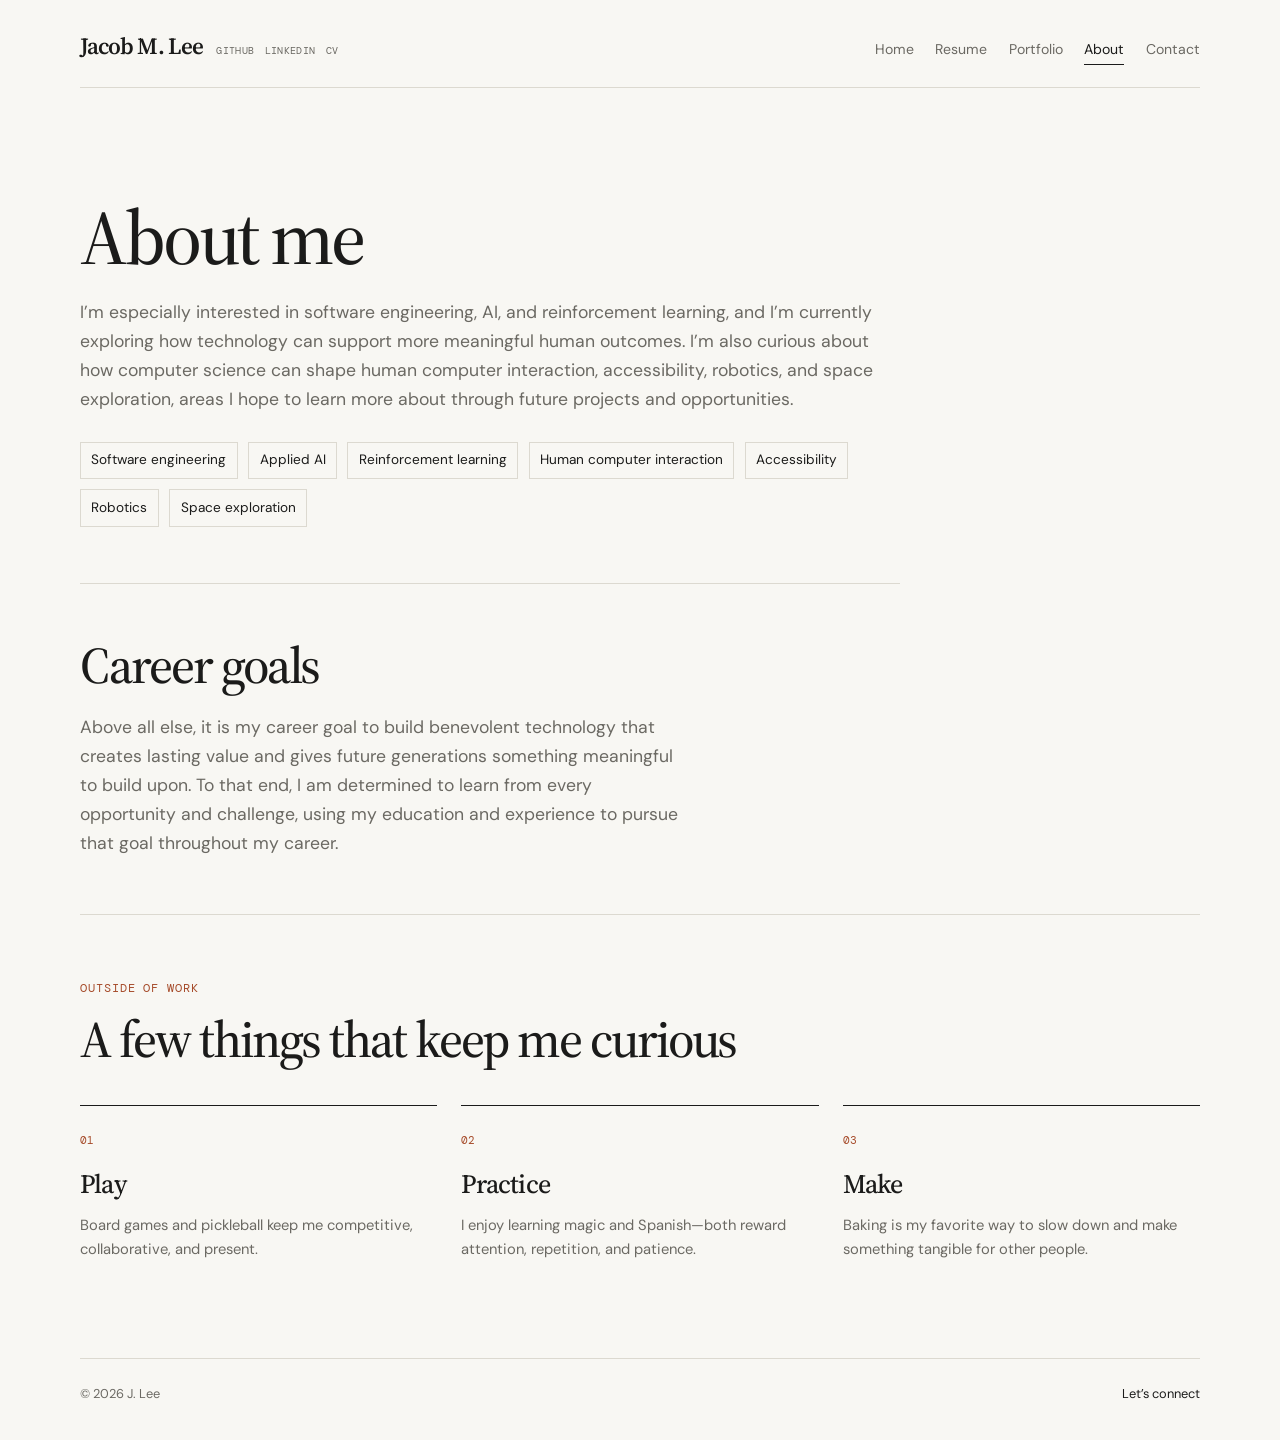
==== commit 75507bf6: "Publish curriculum vitae" ====
--- a/blog.html
+++ b/blog.html
@@ -8,7 +8,7 @@
   </head>
   <body>
     <nav class="navbar" aria-label="Main navigation">
-      <div class="brand"><a class="wordmark" href="index.html">Jacob M. Lee</a><div class="header-social" aria-label="Social links"><a href="https://github.com/JMLee1231" target="_blank" rel="noopener noreferrer">GitHub</a><a href="https://www.linkedin.com/in/jacob-lee-8314b5282/" target="_blank" rel="noopener noreferrer">LinkedIn</a><a href="jacob-lee-ai-software-engineering-resume.pdf" target="_blank" rel="noopener noreferrer">CV</a></div></div>
+      <div class="brand"><a class="wordmark" href="index.html">Jacob M. Lee</a><div class="header-social" aria-label="Social links"><a href="https://github.com/JMLee1231" target="_blank" rel="noopener noreferrer">GitHub</a><a href="https://www.linkedin.com/in/jacob-lee-8314b5282/" target="_blank" rel="noopener noreferrer">LinkedIn</a><a href="Jacob_M_Lee_CV.docx" target="_blank" rel="noopener noreferrer">CV</a></div></div>
       <ul><li><a href="index.html">Home</a></li><li><a href="resume.html">Resume</a></li><li><a href="portfolio.html">Portfolio</a></li><li><a class="current" href="blog.html">About</a></li><li><a href="contact.html">Contact</a></li></ul>
     </nav>
     <main>
--- a/styles.css
+++ b/styles.css
@@ -110,10 +110,13 @@
 
 .project { display: grid; grid-template-columns: 1.05fr 0.95fr; gap: clamp(2rem, 6vw, 5rem); align-items: center; padding: 3rem 0; border-top: 1px solid var(--rule); }
 .project-list { padding-bottom: 5rem; }
-.project-preview { display: flex; flex-direction: column; justify-content: space-between; aspect-ratio: 1.35; padding: 1.5rem; color: #fff; background: #263a34; text-decoration: none; }
+.project-preview { display: flex; flex-direction: column; justify-content: space-between; aspect-ratio: 1.35; overflow: hidden; background: #263a34; }
 .map-preview { background: #263a34; }
 .access-preview { background: #7a5537; }
 .research-preview { background: #304b6d; }
+.project-preview img { width: 100%; height: 100%; object-fit: cover; object-position: center; }
+.research-preview img { object-fit: contain; background: #fff; }
+.map-preview img { object-fit: contain; background: #dfe3df; }
 .project-preview span { font-family: var(--serif); font-size: clamp(3rem, 8vw, 6rem); line-height: 1; }
 .project-preview small { font-family: var(--mono); font-size: 0.68rem; letter-spacing: 0.08em; text-transform: uppercase; }
 .project-meta { margin: 0 0 0.7rem; color: var(--accent); font-family: var(--mono); font-size: 0.72rem; letter-spacing: 0.06em; text-transform: uppercase; }
@@ -152,7 +155,8 @@
 .empty-state > p:last-child { max-width: 480px; color: var(--muted); }
 
 .about-header { max-width: 820px; }
-.about-focus { display: grid; grid-template-columns: 0.8fr 1.2fr; gap: clamp(2rem, 8vw, 8rem); padding: 3.5rem 0; border-top: 1px solid var(--rule); }
+.about-focus { max-width: 820px; padding: 3.5rem 0; border-top: 1px solid var(--rule); }
+.about-section-heading { margin-bottom: 1.4rem; }
 .about-section-heading h2, .about-interests h2 { margin: 0; font-family: var(--serif); font-size: clamp(2.1rem, 4vw, 3.5rem); font-weight: 500; letter-spacing: -0.04em; line-height: 1; }
 .about-section-copy > p { max-width: 600px; margin: 0; color: var(--muted); font-size: 1.1rem; text-align: left; }
 .interest-list { display: flex; flex-wrap: wrap; gap: 0.65rem; margin-top: 1.75rem; }
